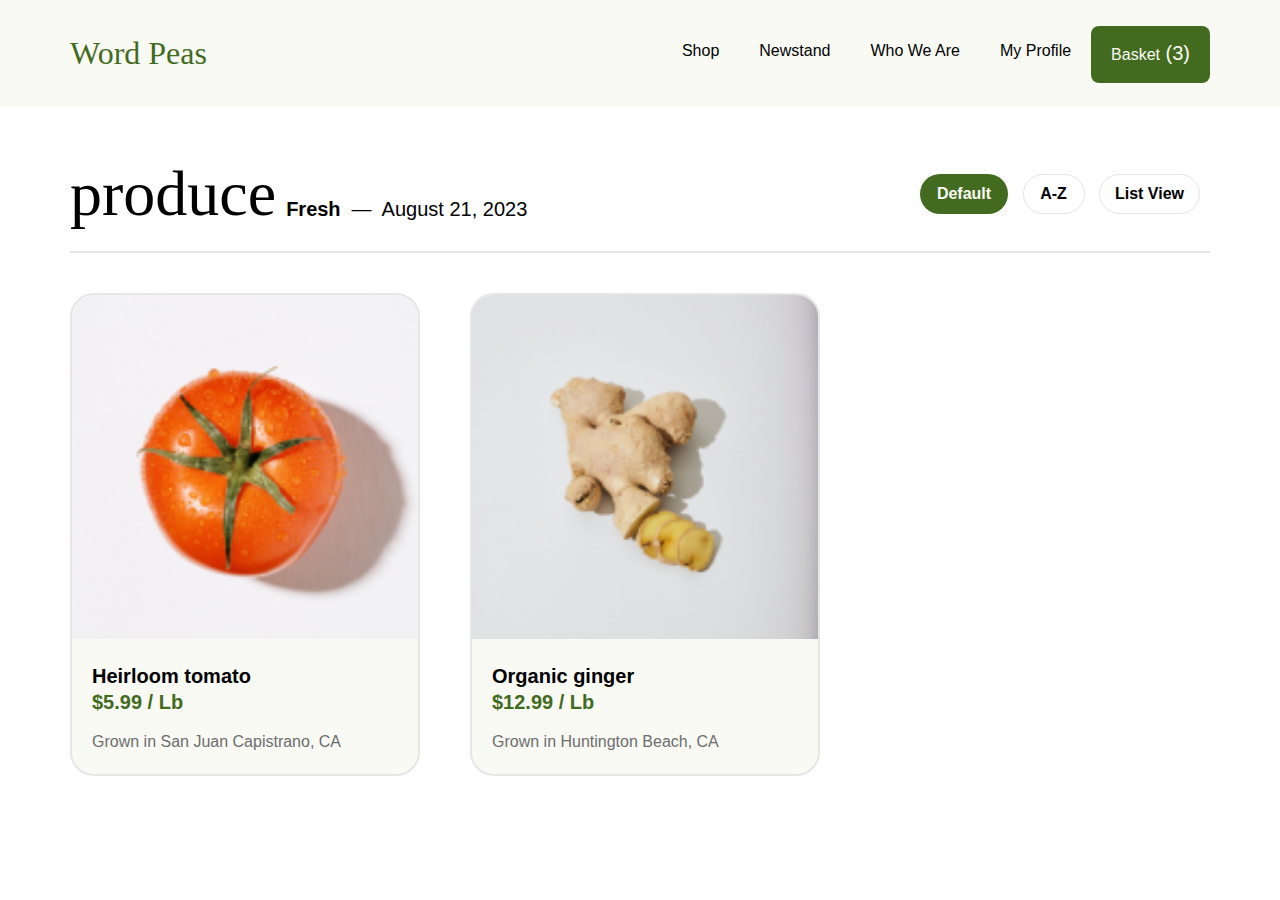
==== product.html @ b6fe7b2a "Fix: Btn Summary" ====
<!DOCTYPE html>
<html lang="en">
  <head>
    <meta charset="UTF-8" />
    <meta name="viewport" content="width=device-width, initial-scale=1.0" />
    <title>Produce</title>
    <link rel="stylesheet" href="assets/styles/navbar.css" />
    <link rel="stylesheet" href="assets/styles/product.css" />
  </head>
  <body>
    <header>
      <div class="container">
        <div class="logo"><a href="index.html"> word peas </a></div>
        <nav>
          <ul>
            <li><a href="#">shop</a></li>
            <li><a href="#">newstand</a></li>
            <li><a href="#">who we are</a></li>
            <li><a href="#">my profile</a></li>
            <li>
              <a href="shopping_cart.html" class="basket_btn">basket<span> (3)</span></a>
            </li>
          </ul>
        </nav>
      </div>
    </header>
    <main>
      <section class="produce">
        <div class="container">
          <div class="start_page">
            <div class="titel_produce">
              <h2>produce</h2>
              <span class="fresh">fresh</span><span>—&nbsp; August 21, 2023</span>
            </div>
            <div class="btn_produce"><a href="#" class="default">default</a><a href="#" class="a-z">A-Z</a><a href="#" class="list">list view</a></div>
          </div>
        </div>
      </section>
      <section class="products">
        <div class="container">
          <div class="all_products">
            <div class="product">
              <figure>
                <img src="assets/images/Tomato-2.webp" />
                <figcaption>
                  <h3>Heirloom tomato</h3>
                  <span>$5.99 / lb</span>
                  <p>Grown in San Juan Capistrano, CA</p>
                </figcaption>
              </figure>
            </div>
            <div class="product">
              <figure>
                <img src="assets/images/ginger-2.png" />
                <figcaption>
                  <h3>Organic ginger</h3>
                  <span>$12.99 / lb</span>
                  <p>Grown in Huntington Beach, CA</p>
                </figcaption>
              </figure>
            </div>
          </div>
        </div>
      </section>
    </main>
  </body>
</html>
---- assets/styles/navbar.css ----
* {
  padding: 0;
  margin: 0;
  box-sizing: border-box;
}
:root {
  --green: #426b1f;
  --black: black;
  --white: white;
}
.container {
  padding: 0 15px;
  margin: auto;
}
@media (min-width: 1200px) {
  .container {
    width: 1170px;
  }
}
ul {
  list-style: none;
}
a {
  text-decoration: none;
  text-transform: capitalize;
}
header {
  position: sticky;
  top: 0;
  padding: 35px 0;
  background-color: var(--white);
}
header .container {
  display: flex;
  align-items: center;
  justify-content: space-between;
}
.logo a {
  font-size: 32px;
  font-family: "Newsreader", serif;
  color: var(--green);
}
.container nav ul {
  display: flex;
}
.container nav ul li a {
  text-decoration: none;
  padding: 20px;
  font-size: 16px;
  font-family: "Inter", sans-serif;
  color: var(--black);
}
.container nav ul li .basket_btn {
  background-color: var(--green);
  color: var(--white);
  border-radius: 8px;
}
@media (max-width:750px) {
  .container nav{
    display: none;
  }
}
---- assets/styles/product.css ----
* {
  padding: 0;
  margin: 0;
  box-sizing: border-box;
}
:root {
  --green: #426b1f;
  --black: black;
  --white: #fafaf5;
  --white2: white;
  --gray: #e6e6e6;
  --gray2: #6d6d6d;
}
.container {
  padding: 0 15px;
  margin: auto;
}
@media (min-width: 1200px) {
  .container {
    width: 1170px;
  }
}
a {
  text-decoration: none;
  text-transform: capitalize;
}
span {
  font-family: "Inter", sans-serif;
  text-transform: capitalize;
  font-size: 20px;
}
.container .start_page {
  display: flex;
  justify-content: space-between;
  flex-wrap: wrap;
  padding: 50px 0 20px 0;
  border-bottom: 2px solid var(--gray);
}
.titel_produce {
  display: flex;
  flex-wrap: wrap;
}
.titel_produce h2 {
  font-size: 64px;
  font-weight: 400;
  letter-spacing: -2%;
  font-family: "Newsreader", serif;
}
.titel_produce .fresh {
  font-weight: 600;
  padding-right: 1px;
}
.titel_produce span {
  font-weight: 300;
  display: flex;
  align-items: end;
  padding: 10px;
}
.start_page .btn_produce {
  padding: 10px;
}
.btn_produce {
  display: flex;
  justify-content: space-between;
  align-items: center;
  width: 300px;
}
.start_page .btn_produce .default {
  display: flex;
  align-items: center;
  justify-content: center;
  color: var(--white);
  background-color: var(--green);
  border-radius: 20px;
  font-size: 16px;
  font-weight: 600;
  font-family: "Inter", sans-serif;
  width: 88px;
  height: 40px;
}
.start_page .btn_produce .a-z {
  border: 1px solid var(--gray);
  border-radius: 20px;
  color: var(--black);
  font-size: 16px;
  font-weight: 600;
  font-family: "Inter", sans-serif;
  display: flex;
  align-items: center;
  justify-content: center;
  width: 62px;
  height: 40px;
}
.start_page .btn_produce .list {
  display: flex;
  align-items: center;
  justify-content: center;
  border: 1px solid var(--gray);
  color: var(--black);
  border-radius: 20px;
  font-size: 16px;
  font-weight: 600;
  font-family: "Inter", sans-serif;
  width: 101px;
  height: 40px;
}
.products .container {
  padding-top: 40px;
}
.all_products {
  display: flex;
  gap: 50px;
}
.product {
  background-color: var(--white);
  border: 2px solid var(--gray);
  border-radius: 24px;
  width: 350px;
  overflow: hidden;
}
.product figure figcaption {
  padding: 20px;
}
.product figure img {
  width: 100%;
}
.product figure figcaption h3 {
  font-size: 20px;
  font-weight: 600;
  line-height: 26px;
  font-family: "Inter", sans-serif;
}
.product figure figcaption span {
  font-weight: 600;
  line-height: 26px;
  color: var(--green);
}
.product figure figcaption p {
  font-size: 16px;
  font-weight: 400;
  line-height: 24px;
  font-family: "Inter", sans-serif;
  color: var(--gray2);
  padding-top: 15px;
}
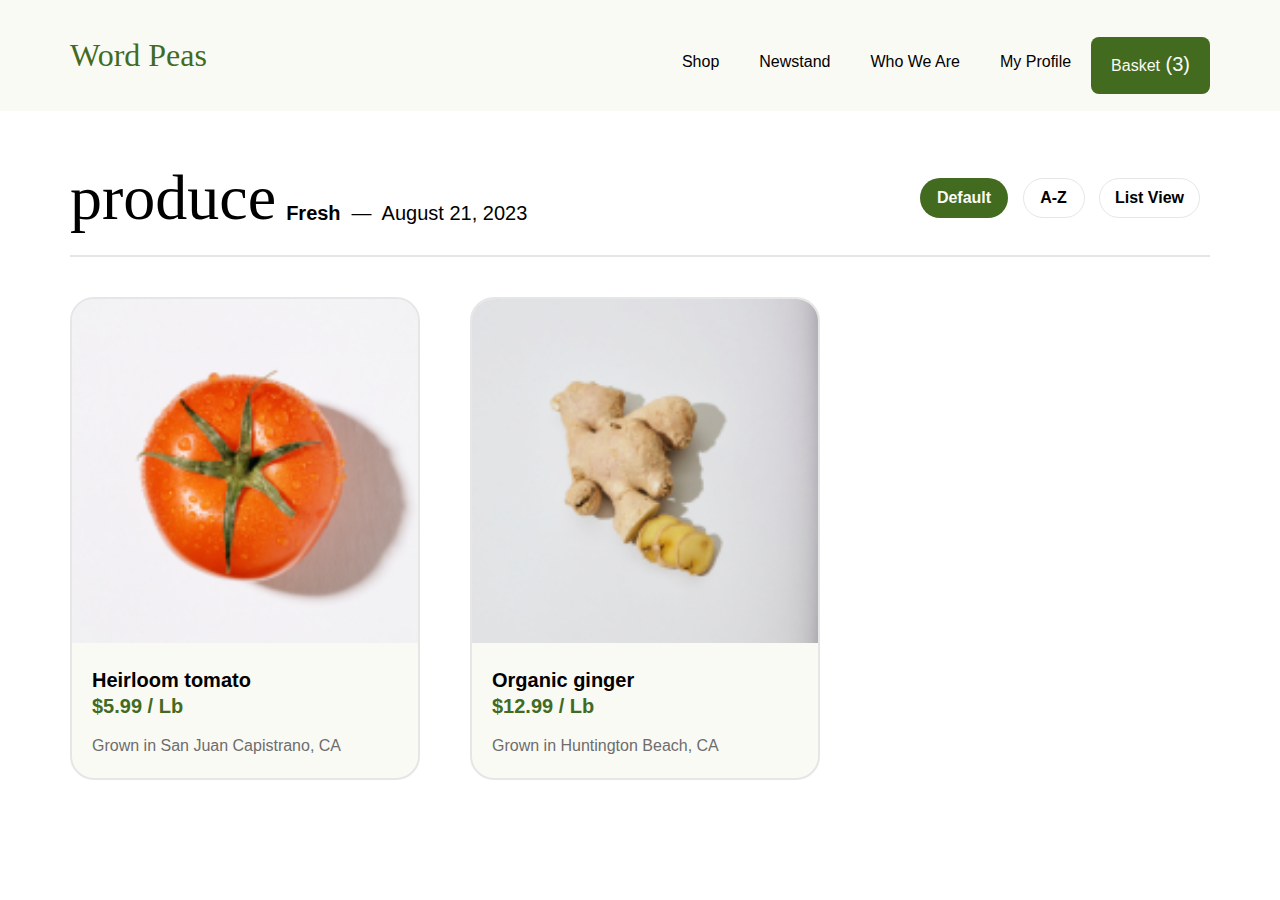
==== commit 95685168: "Add: Dropdown To Prouduct & Sopping_Cart Page" ====
--- a/product.html
+++ b/product.html
@@ -12,6 +12,8 @@
       <div class="container">
         <div class="logo"><a href="index.html"> word peas </a></div>
         <nav>
+          <label for="menu"><img src="assets/images/icons/menu.webp" alt="menu icon"></label>
+          <input type="checkbox" id="menu">
           <ul>
             <li><a href="#">shop</a></li>
             <li><a href="#">newstand</a></li>
@@ -51,7 +53,7 @@
             </div>
             <div class="product">
               <figure>
-                <img src="assets/images/ginger-2.png" />
+                <img src="assets/images/ginger-2.webp" />
                 <figcaption>
                   <h3>Organic ginger</h3>
                   <span>$12.99 / lb</span>
--- a/assets/styles/navbar.css
+++ b/assets/styles/navbar.css
@@ -35,28 +35,51 @@
   align-items: center;
   justify-content: space-between;
 }
-.logo a {
+header .logo a {
   font-size: 32px;
   font-family: "Newsreader", serif;
   color: var(--green);
 }
-.container nav ul {
+header .container nav ul {
   display: flex;
 }
-.container nav ul li a {
+header .container nav ul li a {
   text-decoration: none;
   padding: 20px;
   font-size: 16px;
   font-family: "Inter", sans-serif;
   color: var(--black);
 }
-.container nav ul li .basket_btn {
+header .container nav ul li .basket_btn {
   background-color: var(--green);
   color: var(--white);
   border-radius: 8px;
 }
-@media (max-width:750px) {
-  .container nav{
+header .container nav label {
+  display: none;
+}
+header .container nav input {
+  appearance: none;
+}
+@media (max-width: 750px) {
+  header .container nav ul {
     display: none;
+    background-color: darkgrey;
+    position: absolute;
+    right: 0px;
+  }
+  header .container nav ul li {
+    padding: 10px;
+    border: 1px solid;
+  }
+  header .container nav label {
+    display: block;
+  }
+  header .container nav input:checked ~ ul {
+    display: block;
+  }
+  header .container nav ul li .basket_btn {
+    padding: 10px;
+    margin-left: 17px;
   }
 }